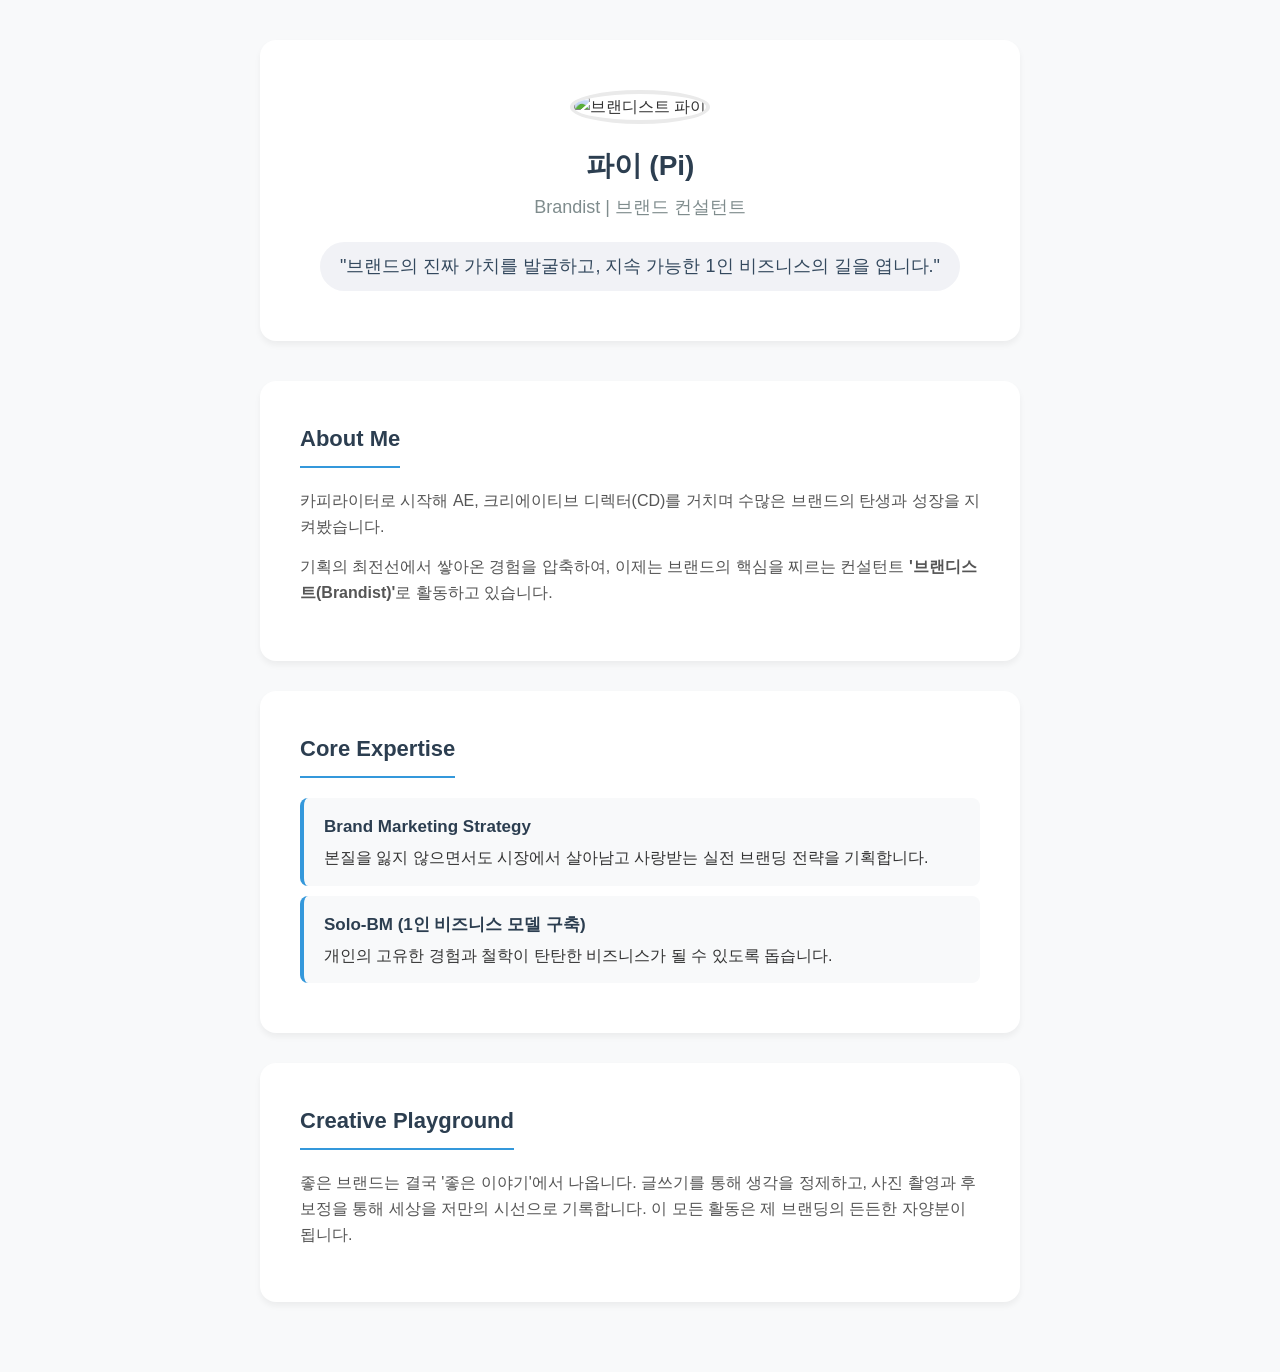
==== index.html @ 96b5081b "Add files via upload" ====
<!DOCTYPE html>
<html lang="ko">
<head>
    <meta charset="UTF-8">
    <meta name="viewport" content="width=device-width, initial-scale=1.0">
    <title>Brandist Pi - Portfolio</title>
    <style>
        /* 기본 스타일 및 폰트 설정 */
        * {
            box-sizing: border-box;
            margin: 0;
            padding: 0;
        }
        body {
            font-family: 'Pretendard', -apple-system, BlinkMacSystemFont, "Segoe UI", Roboto, "Helvetica Neue", Arial, sans-serif;
            line-height: 1.6;
            color: #333;
            background-color: #f8f9fa;
        }
        
        /* 레이아웃 컨테이너 */
        .container {
            max-width: 800px;
            margin: 0 auto;
            padding: 40px 20px;
        }

        /* 프로필 헤더 영역 */
        .header {
            text-align: center;
            background: #ffffff;
            padding: 50px 20px;
            border-radius: 16px;
            box-shadow: 0 4px 6px rgba(0,0,0,0.05);
            margin-bottom: 40px;
        }
        .profile-img {
            width: 150px;
            height: 150px;
            border-radius: 50%;
            object-fit: cover;
            border: 4px solid #eaeaea;
            margin-bottom: 20px;
        }
        .name {
            font-size: 28px;
            font-weight: bold;
            margin-bottom: 5px;
            color: #2c3e50;
        }
        .title {
            font-size: 18px;
            color: #7f8c8d;
            margin-bottom: 20px;
        }
        .tagline {
            font-size: 18px;
            font-weight: 500;
            color: #34495e;
            background-color: #f1f2f6;
            display: inline-block;
            padding: 10px 20px;
            border-radius: 30px;
        }

        /* 콘텐츠 섹션 */
        .section {
            background: #ffffff;
            padding: 40px;
            border-radius: 16px;
            box-shadow: 0 4px 6px rgba(0,0,0,0.05);
            margin-bottom: 30px;
        }
        .section h2 {
            font-size: 22px;
            color: #2c3e50;
            border-bottom: 2px solid #3498db;
            padding-bottom: 10px;
            margin-bottom: 20px;
            display: inline-block;
        }
        .section p {
            font-size: 16px;
            color: #555;
            margin-bottom: 15px;
        }
        
        /* 리스트 스타일 */
        ul {
            list-style-type: none;
        }
        ul li {
            background: #f8f9fa;
            margin-bottom: 10px;
            padding: 15px 20px;
            border-radius: 8px;
            border-left: 4px solid #3498db;
        }
        ul li strong {
            display: block;
            color: #2c3e50;
            font-size: 17px;
            margin-bottom: 5px;
        }
    </style>
</head>
<body>

<div class="container">
    
    <header class="header">
        <img src="hj01.jpg" alt="브랜디스트 파이" class="profile-img">
        <h1 class="name">파이 (Pi)</h1>
        <p class="title">Brandist | 브랜드 컨설턴트</p>
        <p class="tagline">"브랜드의 진짜 가치를 발굴하고, 지속 가능한 1인 비즈니스의 길을 엽니다."</p>
    </header>

    <section class="section">
        <h2>About Me</h2>
        <p>카피라이터로 시작해 AE, 크리에이티브 디렉터(CD)를 거치며 수많은 브랜드의 탄생과 성장을 지켜봤습니다.</p>
        <p>기획의 최전선에서 쌓아온 경험을 압축하여, 이제는 브랜드의 핵심을 찌르는 컨설턴트 <strong>'브랜디스트(Brandist)'</strong>로 활동하고 있습니다.</p>
    </section>

    <section class="section">
        <h2>Core Expertise</h2>
        <ul>
            <li>
                <strong>Brand Marketing Strategy</strong>
                본질을 잃지 않으면서도 시장에서 살아남고 사랑받는 실전 브랜딩 전략을 기획합니다.
            </li>
            <li>
                <strong>Solo-BM (1인 비즈니스 모델 구축)</strong>
                개인의 고유한 경험과 철학이 탄탄한 비즈니스가 될 수 있도록 돕습니다.
            </li>
        </ul>
    </section>

    <section class="section">
        <h2>Creative Playground</h2>
        <p>좋은 브랜드는 결국 '좋은 이야기'에서 나옵니다. 글쓰기를 통해 생각을 정제하고, 사진 촬영과 후보정을 통해 세상을 저만의 시선으로 기록합니다. 이 모든 활동은 제 브랜딩의 든든한 자양분이 됩니다.</p>
    </section>

</div>

</body>
</html>
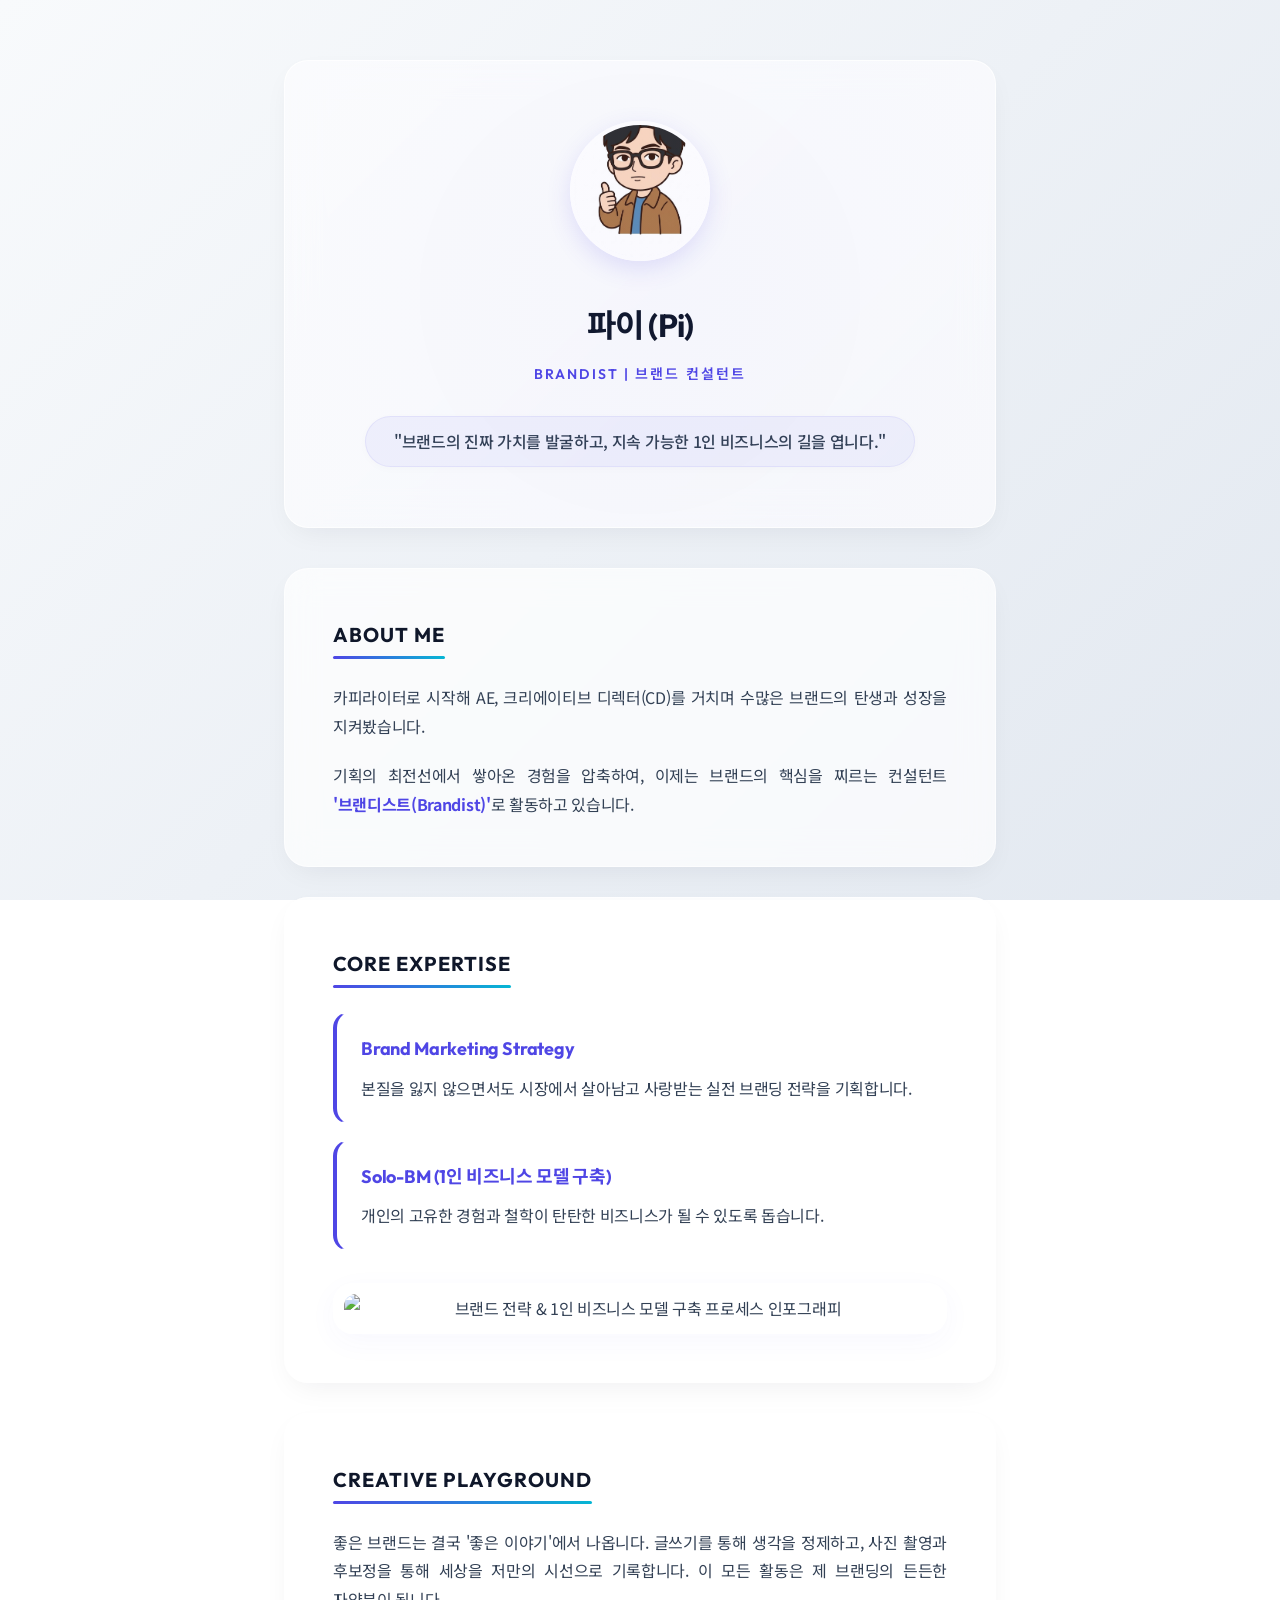
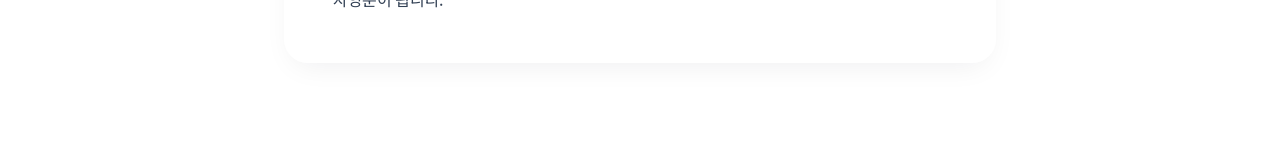
==== commit 284c1ea1: "Update index.html" ====
--- a/index.html
+++ b/index.html
@@ -4,7 +4,24 @@
     <meta charset="UTF-8">
     <meta name="viewport" content="width=device-width, initial-scale=1.0">
     <title>Brandist Pi - Portfolio</title>
+    <!-- Google Fonts 및 폰트 적용 -->
+    <link rel="preconnect" href="https://fonts.googleapis.com">
+    <link rel="preconnect" href="https://fonts.gstatic.com" crossorigin>
+    <link href="https://fonts.googleapis.com/css2?family=Noto+Sans+KR:wght@300;400;500;700&family=Outfit:wght@300;400;500;600;700&display=swap" rel="stylesheet">
     <style>
+        :root {
+            --primary: #4f46e5; /* 세련된 인디고 블루 */
+            --primary-light: #e0e7ff;
+            --secondary: #06b6d4; /* 시안 */
+            --text-main: #0f172a; /* Slate 900 */
+            --text-body: #334155; /* Slate 700 */
+            --text-muted: #64748b; /* Slate 500 */
+            --bg-gradient: linear-gradient(135deg, #f8fafc 0%, #e2e8f0 100%);
+            --card-bg: rgba(255, 255, 255, 0.7);
+            --card-border: 1px solid rgba(255, 255, 255, 0.6);
+            --card-shadow: 0 10px 30px -10px rgba(15, 23, 42, 0.08);
+        }
+
         /* 기본 스타일 및 폰트 설정 */
         * {
             box-sizing: border-box;
@@ -12,77 +29,150 @@
             padding: 0;
         }
         body {
-            font-family: 'Pretendard', -apple-system, BlinkMacSystemFont, "Segoe UI", Roboto, "Helvetica Neue", Arial, sans-serif;
-            line-height: 1.6;
-            color: #333;
-            background-color: #f8f9fa;
+            font-family: 'Noto Sans KR', -apple-system, BlinkMacSystemFont, "Segoe UI", Roboto, sans-serif;
+            line-height: 1.8;
+            color: var(--text-body);
+            background: var(--bg-gradient);
+            background-attachment: fixed;
+            min-height: 100vh;
+            letter-spacing: -0.02em;
+            word-break: keep-all;
         }
         
         /* 레이아웃 컨테이너 */
         .container {
-            max-width: 800px;
+            max-width: 760px;
             margin: 0 auto;
-            padding: 40px 20px;
+            padding: 60px 24px;
         }
 
         /* 프로필 헤더 영역 */
         .header {
             text-align: center;
-            background: #ffffff;
-            padding: 50px 20px;
-            border-radius: 16px;
-            box-shadow: 0 4px 6px rgba(0,0,0,0.05);
+            background: var(--card-bg);
+            backdrop-filter: blur(16px);
+            -webkit-backdrop-filter: blur(16px);
+            padding: 60px 40px;
+            border-radius: 24px;
+            border: var(--card-border);
+            box-shadow: var(--card-shadow);
             margin-bottom: 40px;
-        }
+            position: relative;
+            overflow: hidden;
+        }
+        /* 헤더 뒷배경에 감각적인 그라데이션 장식 추가 */
+        .header::before {
+            content: '';
+            position: absolute;
+            top: -50%;
+            left: -50%;
+            width: 200%;
+            height: 200%;
+            background: radial-gradient(circle, rgba(79,70,229,0.03) 0%, rgba(255,255,255,0) 70%);
+            pointer-events: none;
+        }
+
         .profile-img {
-            width: 150px;
-            height: 150px;
+            width: 140px;
+            height: 140px;
             border-radius: 50%;
             object-fit: cover;
-            border: 4px solid #eaeaea;
-            margin-bottom: 20px;
-        }
+            border: 4px solid #ffffff;
+            box-shadow: 0 8px 24px rgba(79, 70, 229, 0.15);
+            margin-bottom: 28px;
+            transition: transform 0.4s cubic-bezier(0.175, 0.885, 0.32, 1.275);
+        }
+        .profile-img:hover {
+            transform: scale(1.05) rotate(2deg);
+        }
+
         .name {
-            font-size: 28px;
-            font-weight: bold;
-            margin-bottom: 5px;
-            color: #2c3e50;
+            font-family: 'Outfit', 'Noto Sans KR', sans-serif;
+            font-size: 32px;
+            font-weight: 700;
+            letter-spacing: -0.03em;
+            margin-bottom: 8px;
+            color: var(--text-main);
         }
         .title {
-            font-size: 18px;
-            color: #7f8c8d;
-            margin-bottom: 20px;
+            font-family: 'Outfit', 'Noto Sans KR', sans-serif;
+            font-size: 14px;
+            font-weight: 600;
+            text-transform: uppercase;
+            letter-spacing: 0.15em;
+            color: var(--primary);
+            margin-bottom: 28px;
         }
         .tagline {
-            font-size: 18px;
+            font-size: 16px;
             font-weight: 500;
-            color: #34495e;
-            background-color: #f1f2f6;
+            color: var(--text-body);
+            background: rgba(79, 70, 229, 0.06);
+            border: 1px solid rgba(79, 70, 229, 0.08);
             display: inline-block;
-            padding: 10px 20px;
-            border-radius: 30px;
+            padding: 12px 28px;
+            border-radius: 50px;
+            max-width: 90%;
+            line-height: 1.6;
+            text-align: center;
+            box-shadow: 0 2px 10px rgba(0,0,0,0.02);
         }
 
         /* 콘텐츠 섹션 */
         .section {
-            background: #ffffff;
-            padding: 40px;
-            border-radius: 16px;
-            box-shadow: 0 4px 6px rgba(0,0,0,0.05);
+            background: var(--card-bg);
+            backdrop-filter: blur(16px);
+            -webkit-backdrop-filter: blur(16px);
+            padding: 48px;
+            border-radius: 24px;
+            border: var(--card-border);
+            box-shadow: var(--card-shadow);
             margin-bottom: 30px;
-        }
+            transition: transform 0.3s ease, box-shadow 0.3s ease;
+        }
+        .section:hover {
+            transform: translateY(-4px);
+            box-shadow: 0 16px 40px -15px rgba(15, 23, 42, 0.12);
+        }
+
         .section h2 {
-            font-size: 22px;
-            color: #2c3e50;
-            border-bottom: 2px solid #3498db;
-            padding-bottom: 10px;
-            margin-bottom: 20px;
+            font-family: 'Outfit', 'Noto Sans KR', sans-serif;
+            font-size: 20px;
+            font-weight: 700;
+            color: var(--text-main);
+            letter-spacing: 0.05em;
+            text-transform: uppercase;
+            margin-bottom: 24px;
+            position: relative;
             display: inline-block;
-        }
+            padding-bottom: 6px;
+        }
+        /* 감각적인 언더라인 이펙트 */
+        .section h2::after {
+            content: '';
+            position: absolute;
+            bottom: 0;
+            left: 0;
+            width: 100%;
+            height: 3px;
+            background: linear-gradient(90deg, var(--primary), var(--secondary));
+            border-radius: 2px;
+        }
+
         .section p {
             font-size: 16px;
-            color: #555;
-            margin-bottom: 15px;
+            color: var(--text-body);
+            margin-bottom: 20px;
+            text-align: justify;
+            text-justify: inter-character;
+            line-height: 1.8;
+        }
+        .section p:last-child {
+            margin-bottom: 0;
+        }
+        .section strong {
+            color: var(--primary);
+            font-weight: 700;
         }
         
         /* 리스트 스타일 */
@@ -90,17 +180,52 @@
             list-style-type: none;
         }
         ul li {
-            background: #f8f9fa;
-            margin-bottom: 10px;
-            padding: 15px 20px;
-            border-radius: 8px;
-            border-left: 4px solid #3498db;
+            background: rgba(255, 255, 255, 0.45);
+            margin-bottom: 16px;
+            padding: 20px 24px;
+            border-radius: 16px;
+            border: 1px solid rgba(255, 255, 255, 0.5);
+            border-left: 4px solid var(--primary);
+            transition: all 0.2s ease;
+        }
+        ul li:hover {
+            background: rgba(255, 255, 255, 0.8);
+            transform: translateX(4px);
+            border-left-color: var(--secondary);
+        }
+        ul li:last-child {
+            margin-bottom: 0;
         }
         ul li strong {
             display: block;
-            color: #2c3e50;
-            font-size: 17px;
-            margin-bottom: 5px;
+            color: var(--text-main);
+            font-family: 'Outfit', 'Noto Sans KR', sans-serif;
+            font-size: 18px;
+            font-weight: 600;
+            margin-bottom: 8px;
+            letter-spacing: -0.01em;
+        }
+
+        /* 인포그래피 스타일 추가 */
+        .infographic-container {
+            margin-top: 32px;
+            text-align: center;
+            border-radius: 20px;
+            overflow: hidden;
+            border: 1px solid rgba(255, 255, 255, 0.5);
+            box-shadow: 0 8px 30px rgba(79, 70, 229, 0.04);
+            background: rgba(255, 255, 255, 0.3);
+            padding: 10px;
+        }
+        .infographic-img {
+            width: 100%;
+            height: auto;
+            border-radius: 12px;
+            display: block;
+            transition: transform 0.5s ease;
+        }
+        .infographic-container:hover .infographic-img {
+            transform: scale(1.015);
         }
     </style>
 </head>
@@ -133,6 +258,9 @@
                 개인의 고유한 경험과 철학이 탄탄한 비즈니스가 될 수 있도록 돕습니다.
             </li>
         </ul>
+        <div class="infographic-container">
+            <img src="brand_infographic.png" alt="브랜드 전략 & 1인 비즈니스 모델 구축 프로세스 인포그래피" class="infographic-img">
+        </div>
     </section>
 
     <section class="section">
@@ -143,4 +271,4 @@
 </div>
 
 </body>
-</html>+</html>
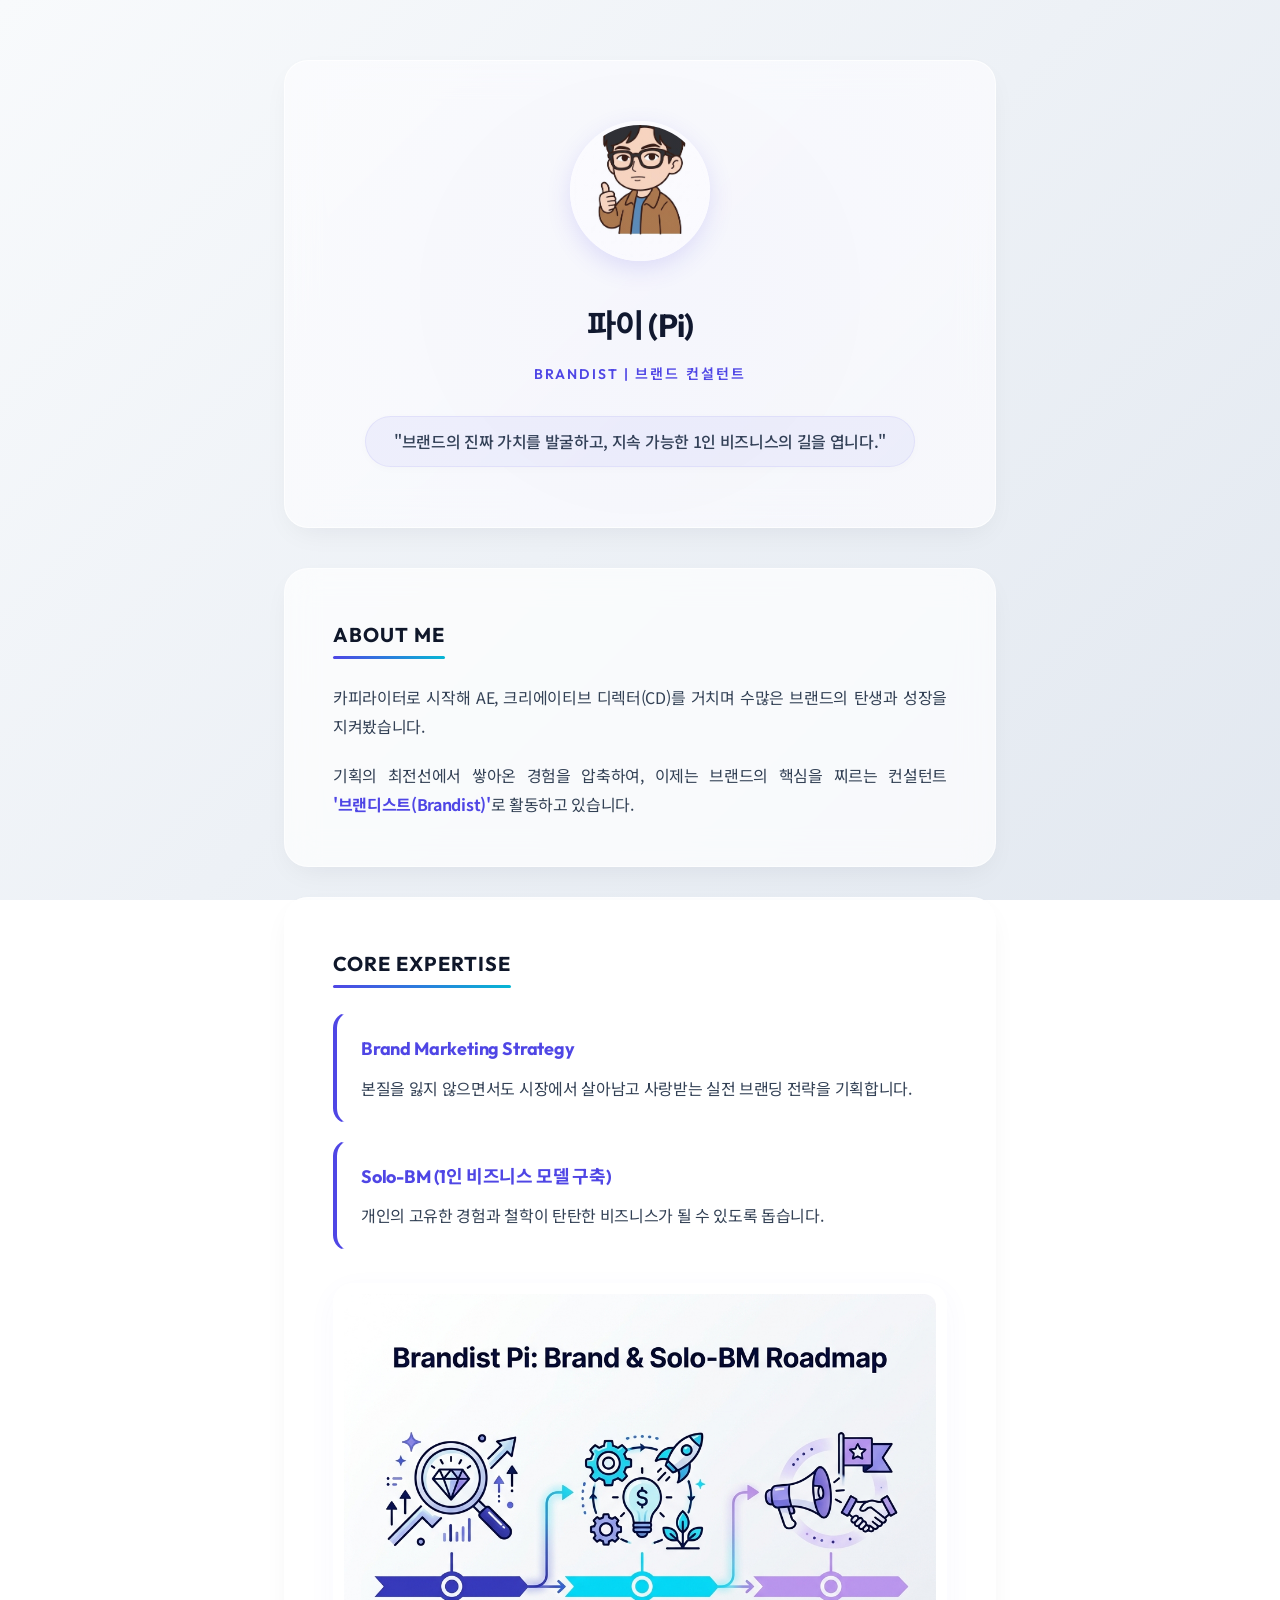
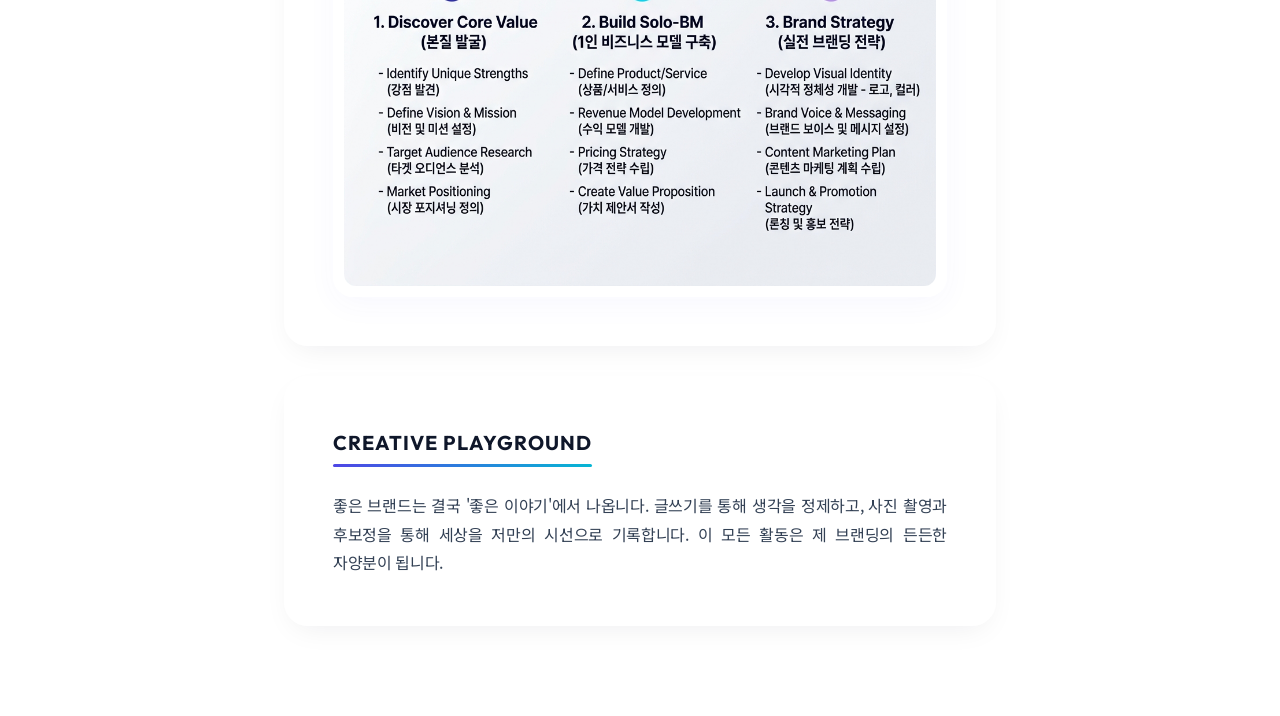
==== commit dc06aef4: "Add files via upload" ====
--- a/index.html
+++ b/index.html
@@ -271,4 +271,4 @@
 </div>
 
 </body>
-</html>
+</html>
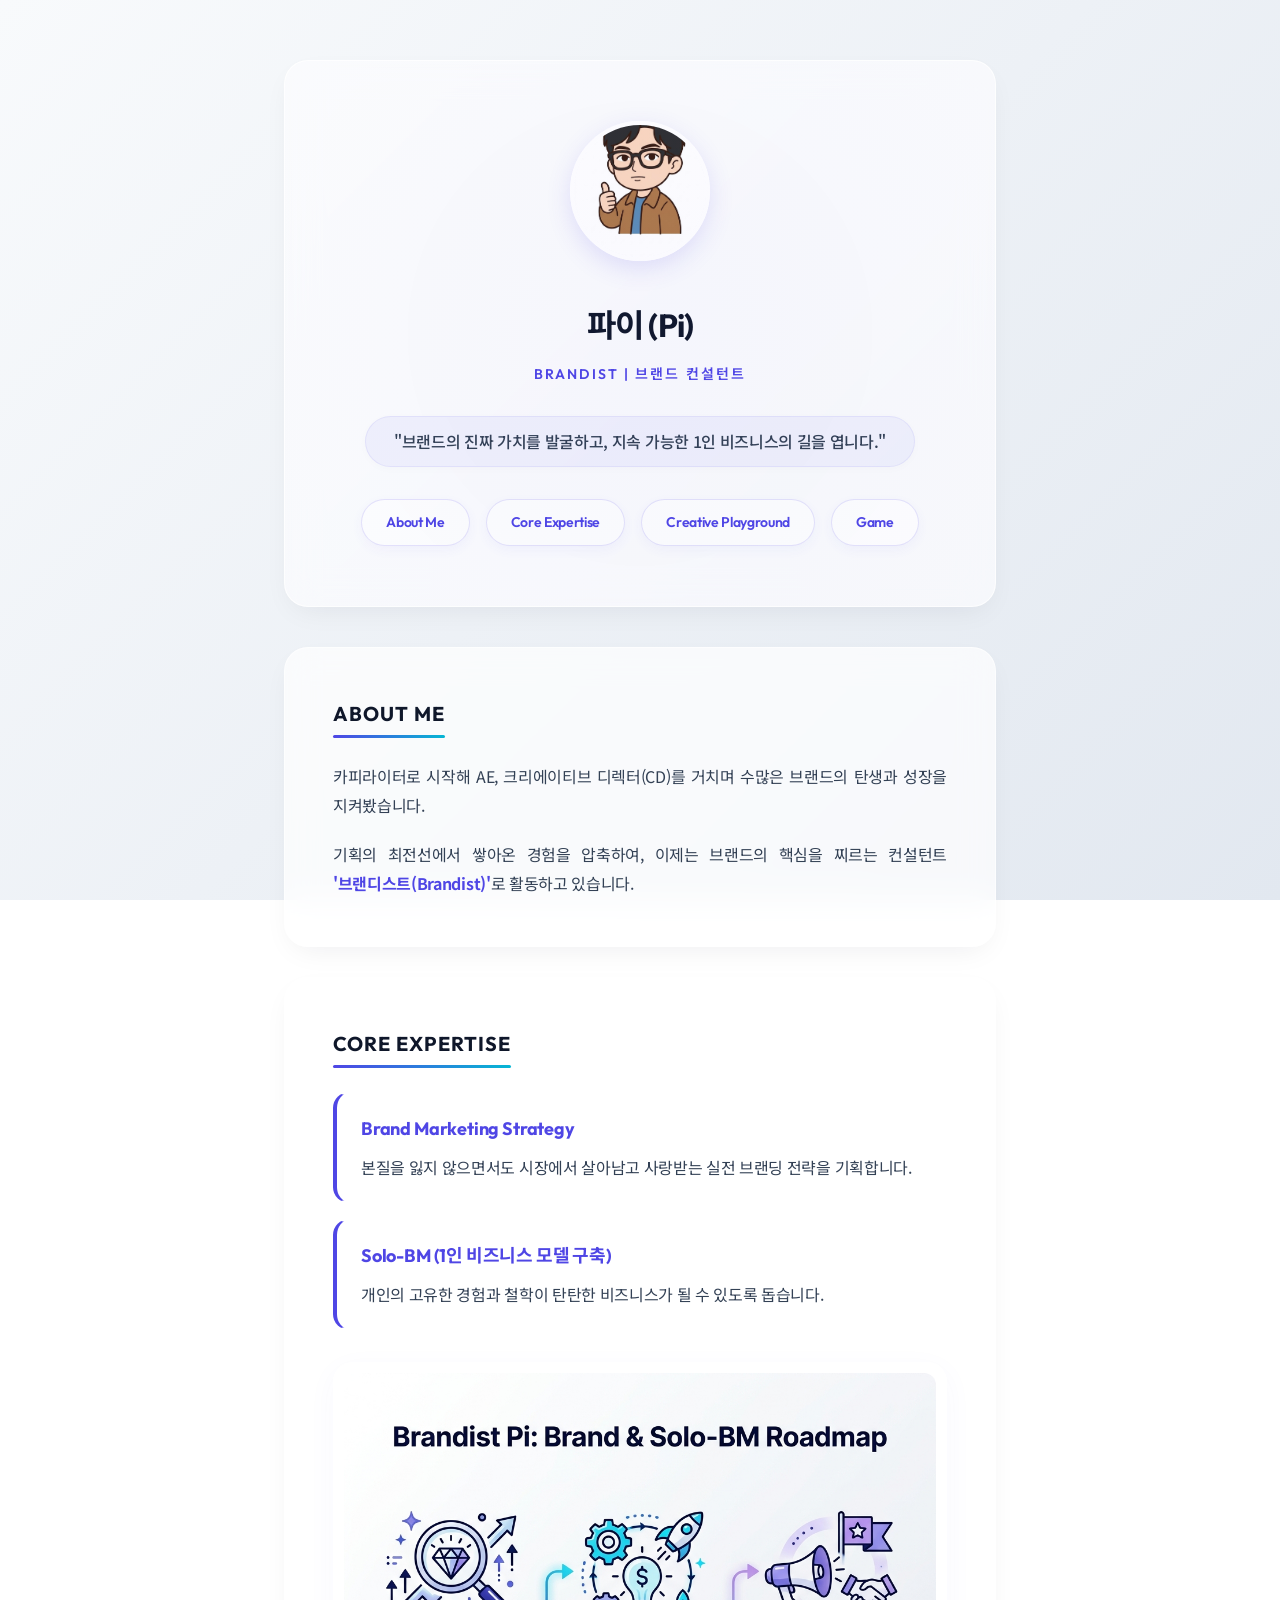
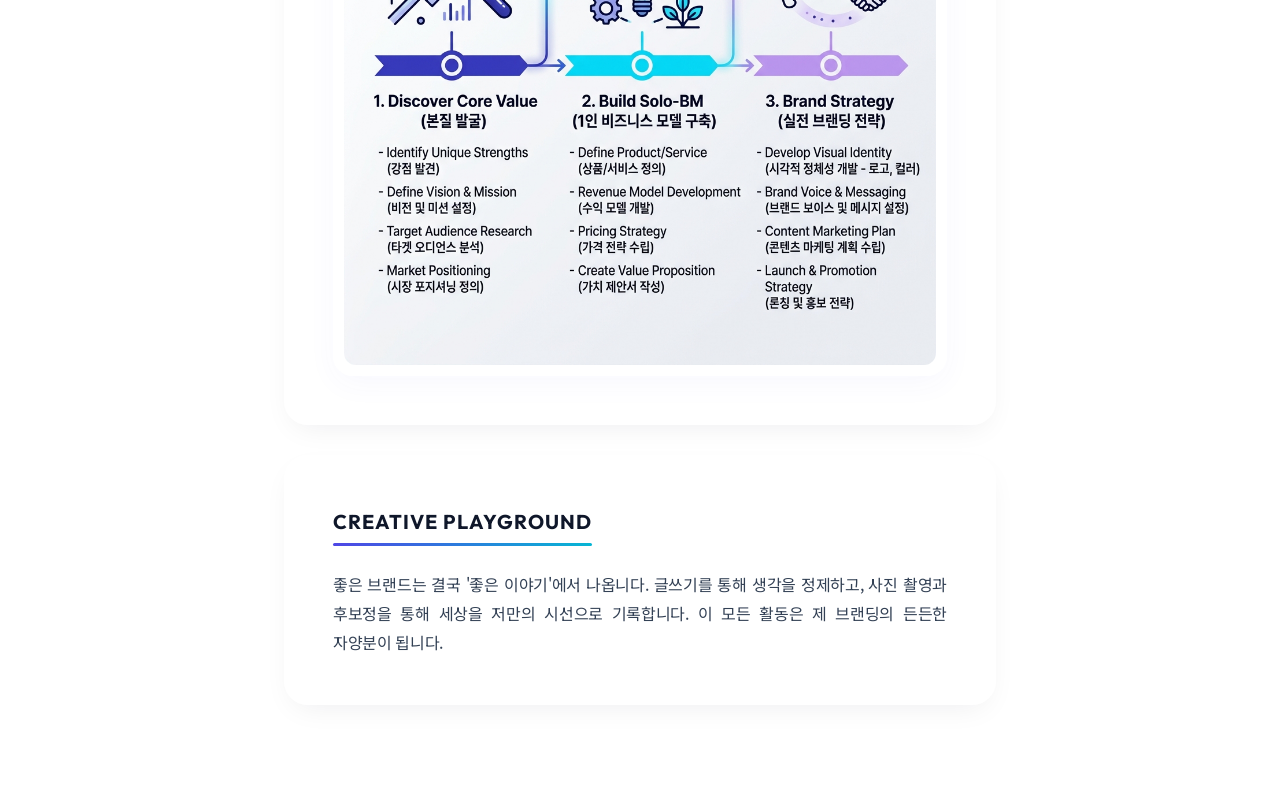
==== commit b799e03c: "Add files via upload" ====
--- a/index.html
+++ b/index.html
@@ -28,6 +28,9 @@
             margin: 0;
             padding: 0;
         }
+        html {
+            scroll-behavior: smooth;
+        }
         body {
             font-family: 'Noto Sans KR', -apple-system, BlinkMacSystemFont, "Segoe UI", Roboto, sans-serif;
             line-height: 1.8;
@@ -129,6 +132,7 @@
             box-shadow: var(--card-shadow);
             margin-bottom: 30px;
             transition: transform 0.3s ease, box-shadow 0.3s ease;
+            scroll-margin-top: 40px; /* 스크롤 시 위쪽 여백 확보 */
         }
         .section:hover {
             transform: translateY(-4px);
@@ -227,6 +231,113 @@
         .infographic-container:hover .infographic-img {
             transform: scale(1.015);
         }
+
+        /* 네비게이션 스타일 추가 */
+        .nav-menu {
+            display: flex;
+            justify-content: center;
+            gap: 16px;
+            margin-top: 32px;
+            flex-wrap: wrap;
+        }
+        .nav-btn {
+            font-family: 'Outfit', 'Noto Sans KR', sans-serif;
+            font-size: 14px;
+            font-weight: 600;
+            color: var(--primary);
+            background: rgba(255, 255, 255, 0.6);
+            border: 1px solid rgba(79, 70, 229, 0.15);
+            padding: 10px 24px;
+            border-radius: 30px;
+            text-decoration: none;
+            transition: all 0.3s cubic-bezier(0.25, 0.8, 0.25, 1);
+            box-shadow: 0 4px 12px rgba(79, 70, 229, 0.05);
+        }
+        .nav-btn:hover {
+            color: #ffffff;
+            background: var(--primary);
+            border-color: var(--primary);
+            transform: translateY(-2px);
+            box-shadow: 0 8px 20px rgba(79, 70, 229, 0.2);
+        }
+
+        /* 모달 팝업 스타일 */
+        .modal-overlay {
+            position: fixed;
+            top: 0;
+            left: 0;
+            width: 100%;
+            height: 100%;
+            background: rgba(15, 23, 42, 0.85);
+            backdrop-filter: blur(8px);
+            -webkit-backdrop-filter: blur(8px);
+            display: none;
+            align-items: center;
+            justify-content: center;
+            z-index: 1000;
+            opacity: 0;
+            transition: opacity 0.3s ease;
+        }
+        .modal-overlay.active {
+            display: flex;
+            opacity: 1;
+        }
+        .modal-content {
+            background: rgba(17, 24, 39, 0.95);
+            border: 1px solid rgba(99, 102, 241, 0.3);
+            border-radius: 24px;
+            width: 90%;
+            max-width: 960px;
+            height: 90vh;
+            position: relative;
+            box-shadow: 0 25px 50px -12px rgba(0, 0, 0, 0.5);
+            overflow: hidden;
+            display: flex;
+            flex-direction: column;
+            transform: scale(0.95);
+            transition: transform 0.3s ease;
+        }
+        .modal-overlay.active .modal-content {
+            transform: scale(1);
+        }
+        .modal-header {
+            padding: 16px 24px;
+            background: rgba(31, 41, 55, 0.5);
+            border-bottom: 1px solid rgba(255, 255, 255, 0.05);
+            display: flex;
+            justify-content: space-between;
+            align-items: center;
+        }
+        .modal-title {
+            font-family: 'Outfit', 'Noto Sans KR', sans-serif;
+            color: #ffffff;
+            font-size: 18px;
+            font-weight: 700;
+            letter-spacing: 0.05em;
+        }
+        .modal-close {
+            background: none;
+            border: none;
+            color: #94a3b8;
+            font-size: 32px;
+            line-height: 1;
+            cursor: pointer;
+            transition: color 0.2s ease;
+        }
+        .modal-close:hover {
+            color: #ffffff;
+        }
+        .modal-body {
+            flex-grow: 1;
+            width: 100%;
+            height: 100%;
+            background: #090d16;
+        }
+        .modal-iframe {
+            width: 100%;
+            height: 100%;
+            border: none;
+        }
     </style>
 </head>
 <body>
@@ -238,15 +349,21 @@
         <h1 class="name">파이 (Pi)</h1>
         <p class="title">Brandist | 브랜드 컨설턴트</p>
         <p class="tagline">"브랜드의 진짜 가치를 발굴하고, 지속 가능한 1인 비즈니스의 길을 엽니다."</p>
+        <nav class="nav-menu">
+            <a href="#about" class="nav-btn">About Me</a>
+            <a href="#expertise" class="nav-btn">Core Expertise</a>
+            <a href="#playground" class="nav-btn">Creative Playground</a>
+            <a href="../가위바위보_안티그.html" class="nav-btn" onclick="openGameModal(event)">Game</a>
+        </nav>
     </header>
 
-    <section class="section">
+    <section class="section" id="about">
         <h2>About Me</h2>
         <p>카피라이터로 시작해 AE, 크리에이티브 디렉터(CD)를 거치며 수많은 브랜드의 탄생과 성장을 지켜봤습니다.</p>
         <p>기획의 최전선에서 쌓아온 경험을 압축하여, 이제는 브랜드의 핵심을 찌르는 컨설턴트 <strong>'브랜디스트(Brandist)'</strong>로 활동하고 있습니다.</p>
     </section>
 
-    <section class="section">
+    <section class="section" id="expertise">
         <h2>Core Expertise</h2>
         <ul>
             <li>
@@ -263,12 +380,56 @@
         </div>
     </section>
 
-    <section class="section">
+    <section class="section" id="playground">
         <h2>Creative Playground</h2>
         <p>좋은 브랜드는 결국 '좋은 이야기'에서 나옵니다. 글쓰기를 통해 생각을 정제하고, 사진 촬영과 후보정을 통해 세상을 저만의 시선으로 기록합니다. 이 모든 활동은 제 브랜딩의 든든한 자양분이 됩니다.</p>
     </section>
 
 </div>
 
+<!-- 게임 실행 모달 -->
+<div id="game-modal" class="modal-overlay">
+    <div class="modal-content">
+        <div class="modal-header">
+            <span class="modal-title">가위바위보 AI 게임</span>
+            <button class="modal-close" onclick="closeGameModal()">&times;</button>
+        </div>
+        <div class="modal-body">
+            <iframe id="game-iframe" class="modal-iframe" src="" allow="camera"></iframe>
+        </div>
+    </div>
+</div>
+
+<script>
+    function openGameModal(event) {
+        event.preventDefault();
+        const modal = document.getElementById("game-modal");
+        const iframe = document.getElementById("game-iframe");
+        
+        // 모달 열고 게임 실행 (카메라 기능 대응)
+        iframe.src = "../가위바위보_안티그.html";
+        modal.classList.add("active");
+        document.body.style.overflow = "hidden"; // 배경 스크롤 차단
+    }
+
+    function closeGameModal() {
+        const modal = document.getElementById("game-modal");
+        const iframe = document.getElementById("game-iframe");
+        
+        // 모달 닫을 때 카메라 자원 회수를 위해 src를 비움
+        iframe.src = "";
+        modal.classList.remove("active");
+        document.body.style.overflow = ""; // 배경 스크롤 허용
+    }
+
+    // 모달 외부 클릭 시 닫기
+    window.onclick = function(event) {
+        const modal = document.getElementById("game-modal");
+        if (event.target == modal) {
+            closeGameModal();
+        }
+    }
+</script>
+
 </body>
 </html>
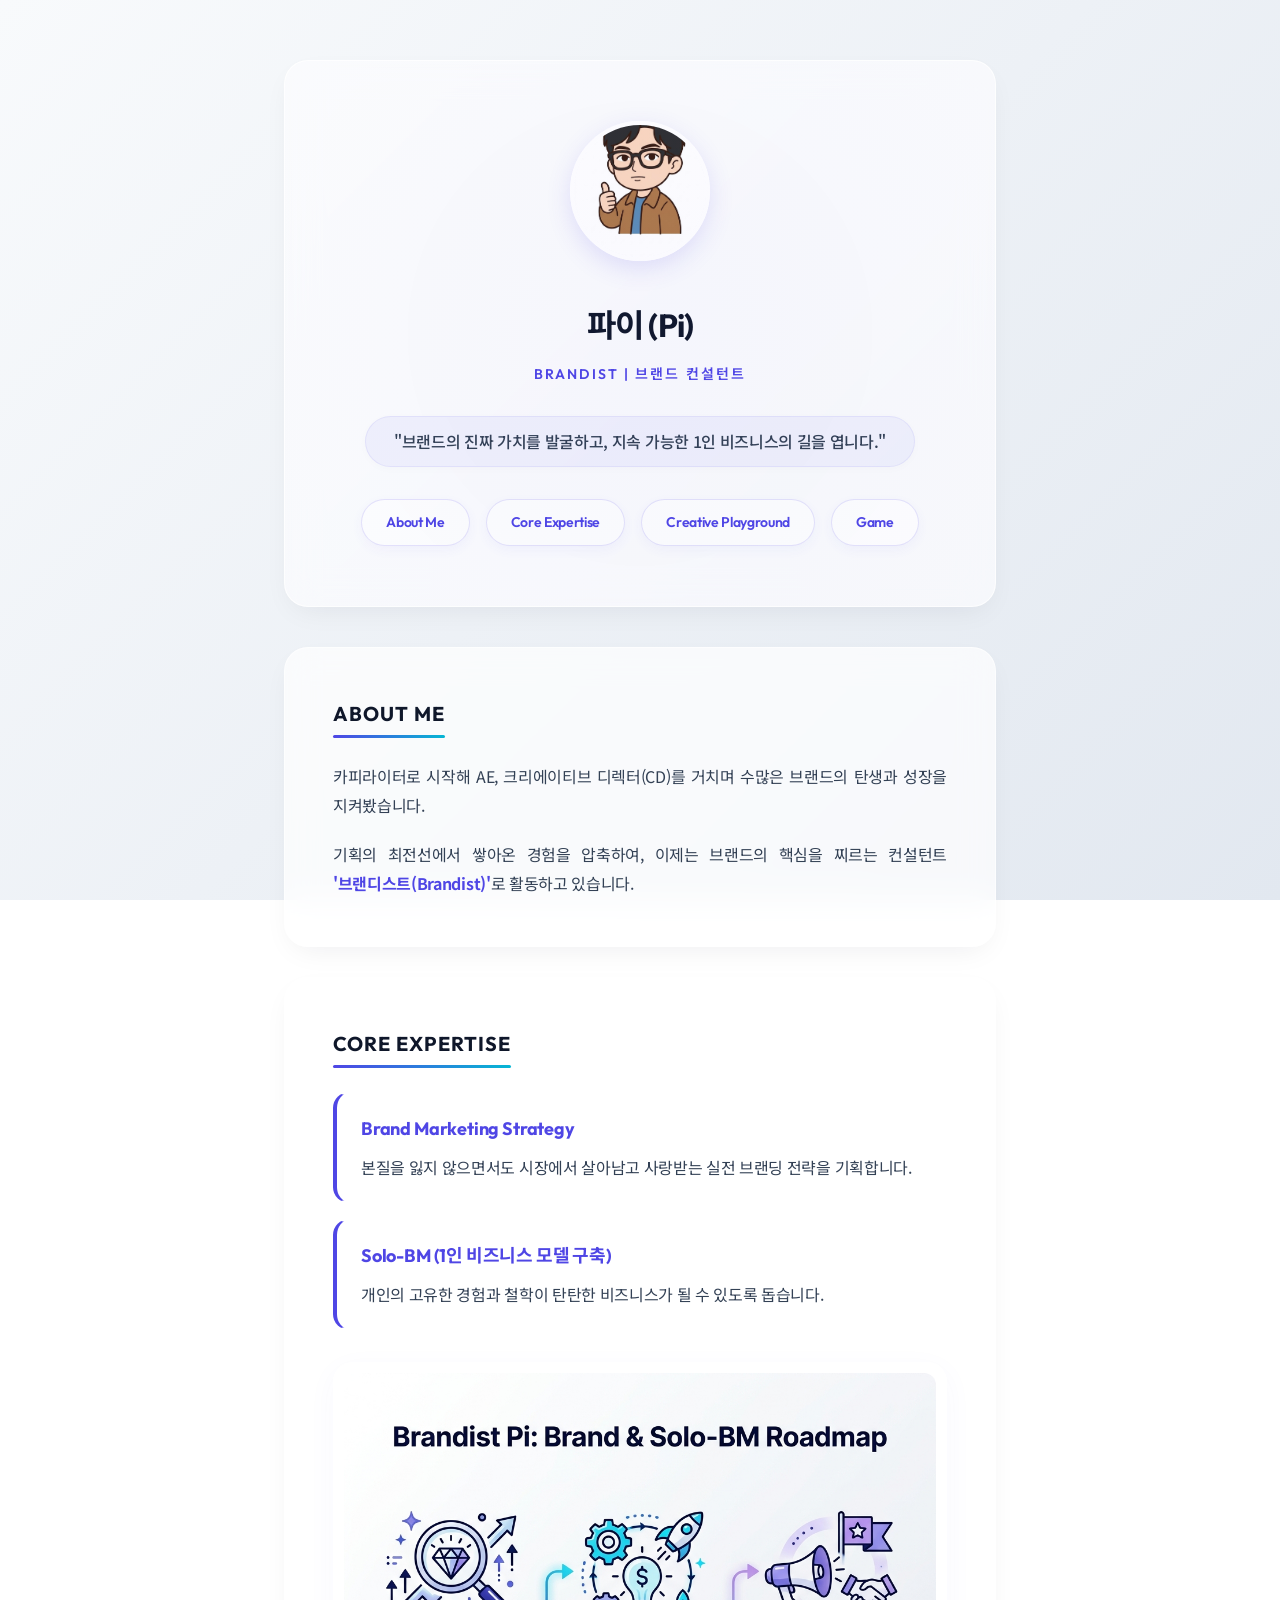
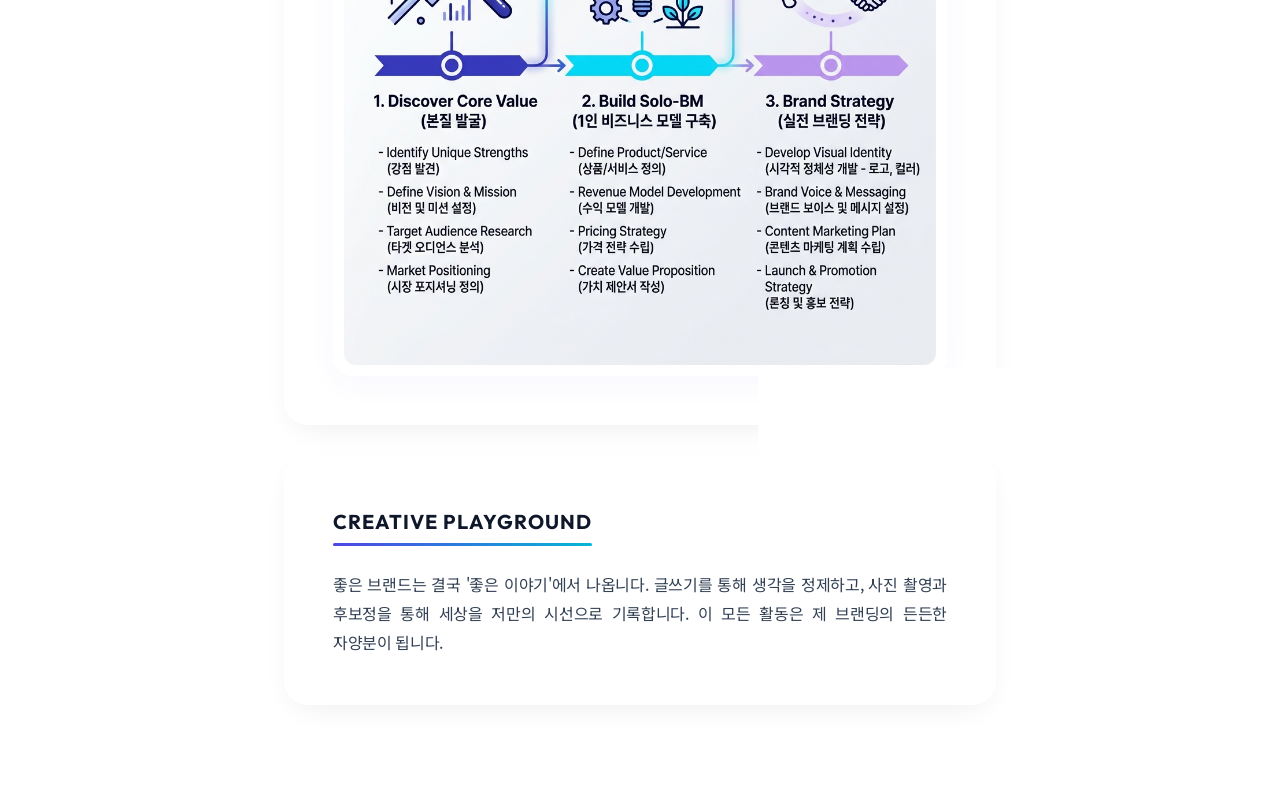
==== commit aa8143f6: "Add files via upload" ====
--- a/index.html
+++ b/index.html
@@ -353,7 +353,7 @@
             <a href="#about" class="nav-btn">About Me</a>
             <a href="#expertise" class="nav-btn">Core Expertise</a>
             <a href="#playground" class="nav-btn">Creative Playground</a>
-            <a href="../가위바위보_안티그.html" class="nav-btn" onclick="openGameModal(event)">Game</a>
+            <a href="가위바위보_안티그.html" class="nav-btn" onclick="openGameModal(event)">Game</a>
         </nav>
     </header>
 
@@ -392,7 +392,11 @@
     <div class="modal-content">
         <div class="modal-header">
             <span class="modal-title">가위바위보 AI 게임</span>
-            <button class="modal-close" onclick="closeGameModal()">&times;</button>
+            <div style="display: flex; align-items: center; gap: 16px;">
+                <!-- 브라우저 iframe 보안 정책으로 카메라 로드가 차단될 때를 대비해 새 창 열기 지원 -->
+                <a href="가위바위보_안티그.html" target="_blank" style="color: var(--secondary); text-decoration: none; font-size: 0.85rem; font-weight: 700; font-family: 'Outfit', 'Noto Sans KR', sans-serif; transition: color 0.2s;" onmouseover="this.style.color='#ffffff'" onmouseout="this.style.color='var(--secondary)'" onclick="closeGameModal()">[ 새 창에서 실행 ↗ ]</a>
+                <button class="modal-close" onclick="closeGameModal()">&times;</button>
+            </div>
         </div>
         <div class="modal-body">
             <iframe id="game-iframe" class="modal-iframe" src="" allow="camera"></iframe>
@@ -407,7 +411,7 @@
         const iframe = document.getElementById("game-iframe");
         
         // 모달 열고 게임 실행 (카메라 기능 대응)
-        iframe.src = "../가위바위보_안티그.html";
+        iframe.src = "가위바위보_안티그.html";
         modal.classList.add("active");
         document.body.style.overflow = "hidden"; // 배경 스크롤 차단
     }
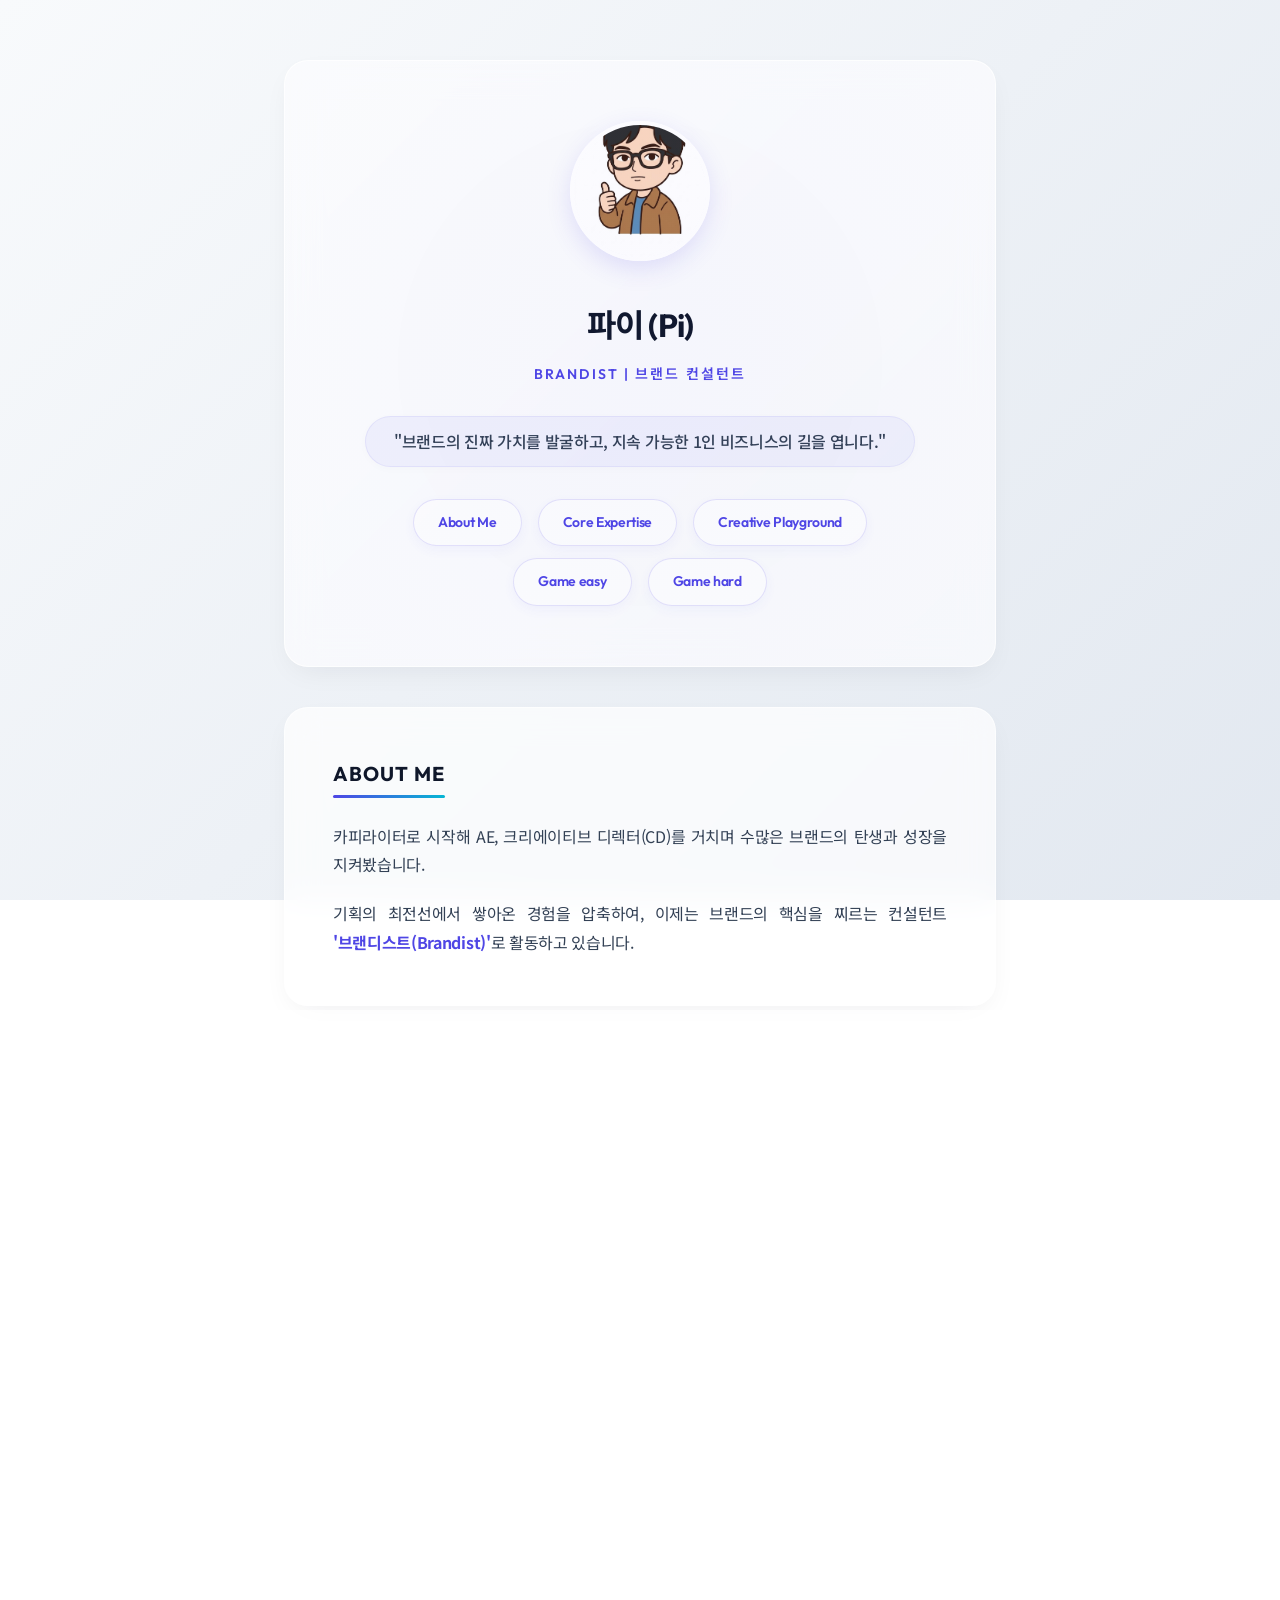
==== commit 4e702355: "Add files via upload" ====
--- a/index.html
+++ b/index.html
@@ -235,9 +235,15 @@
         /* 네비게이션 스타일 추가 */
         .nav-menu {
             display: flex;
+            flex-direction: column;
+            align-items: center;
+            gap: 12px;
+            margin-top: 32px;
+        }
+        .nav-row {
+            display: flex;
             justify-content: center;
             gap: 16px;
-            margin-top: 32px;
             flex-wrap: wrap;
         }
         .nav-btn {
@@ -345,15 +351,20 @@
 <div class="container">
     
     <header class="header">
-        <img src="hj01.jpg" alt="브랜디스트 파이" class="profile-img">
+        <img src="images/my01.jpg" alt="브랜디스트 파이" class="profile-img">
         <h1 class="name">파이 (Pi)</h1>
         <p class="title">Brandist | 브랜드 컨설턴트</p>
         <p class="tagline">"브랜드의 진짜 가치를 발굴하고, 지속 가능한 1인 비즈니스의 길을 엽니다."</p>
         <nav class="nav-menu">
-            <a href="#about" class="nav-btn">About Me</a>
-            <a href="#expertise" class="nav-btn">Core Expertise</a>
-            <a href="#playground" class="nav-btn">Creative Playground</a>
-            <a href="가위바위보_안티그.html" class="nav-btn" onclick="openGameModal(event)">Game</a>
+            <div class="nav-row">
+                <a href="#about" class="nav-btn">About Me</a>
+                <a href="#expertise" class="nav-btn">Core Expertise</a>
+                <a href="#playground" class="nav-btn">Creative Playground</a>
+            </div>
+            <div class="nav-row">
+                <a href="가위바위보게임_교수님.html" class="nav-btn" onclick="openGameModal(event, '가위바위보게임_교수님.html', '가위바위보 AI 게임 (Easy)')">Game easy</a>
+                <a href="가위바위보_안티그.html" class="nav-btn" onclick="openGameModal(event, '가위바위보_안티그.html', '가위바위보 AI 게임 (Hard)')">Game hard</a>
+            </div>
         </nav>
     </header>
 
@@ -376,7 +387,7 @@
             </li>
         </ul>
         <div class="infographic-container">
-            <img src="brand_infographic.png" alt="브랜드 전략 & 1인 비즈니스 모델 구축 프로세스 인포그래피" class="infographic-img">
+            <img src="images/roadmmap.png" alt="브랜드 전략 & 1인 비즈니스 모델 구축 프로세스 인포그래피" class="infographic-img">
         </div>
     </section>
 
@@ -391,10 +402,10 @@
 <div id="game-modal" class="modal-overlay">
     <div class="modal-content">
         <div class="modal-header">
-            <span class="modal-title">가위바위보 AI 게임</span>
+            <span id="game-modal-title" class="modal-title">가위바위보 AI 게임</span>
             <div style="display: flex; align-items: center; gap: 16px;">
                 <!-- 브라우저 iframe 보안 정책으로 카메라 로드가 차단될 때를 대비해 새 창 열기 지원 -->
-                <a href="가위바위보_안티그.html" target="_blank" style="color: var(--secondary); text-decoration: none; font-size: 0.85rem; font-weight: 700; font-family: 'Outfit', 'Noto Sans KR', sans-serif; transition: color 0.2s;" onmouseover="this.style.color='#ffffff'" onmouseout="this.style.color='var(--secondary)'" onclick="closeGameModal()">[ 새 창에서 실행 ↗ ]</a>
+                <a id="game-modal-link" href="가위바위보_안티그.html" target="_blank" style="color: var(--secondary); text-decoration: none; font-size: 0.85rem; font-weight: 700; font-family: 'Outfit', 'Noto Sans KR', sans-serif; transition: color 0.2s;" onmouseover="this.style.color='#ffffff'" onmouseout="this.style.color='var(--secondary)'" onclick="closeGameModal()">[ 새 창에서 실행 ↗ ]</a>
                 <button class="modal-close" onclick="closeGameModal()">&times;</button>
             </div>
         </div>
@@ -405,13 +416,21 @@
 </div>
 
 <script>
-    function openGameModal(event) {
+    function openGameModal(event, gameUrl, gameTitle) {
         event.preventDefault();
         const modal = document.getElementById("game-modal");
         const iframe = document.getElementById("game-iframe");
+        const modalTitle = document.getElementById("game-modal-title");
+        const modalLink = document.getElementById("game-modal-link");
         
         // 모달 열고 게임 실행 (카메라 기능 대응)
-        iframe.src = "가위바위보_안티그.html";
+        iframe.src = gameUrl;
+        if (modalTitle && gameTitle) {
+            modalTitle.textContent = gameTitle;
+        }
+        if (modalLink) {
+            modalLink.href = gameUrl;
+        }
         modal.classList.add("active");
         document.body.style.overflow = "hidden"; // 배경 스크롤 차단
     }
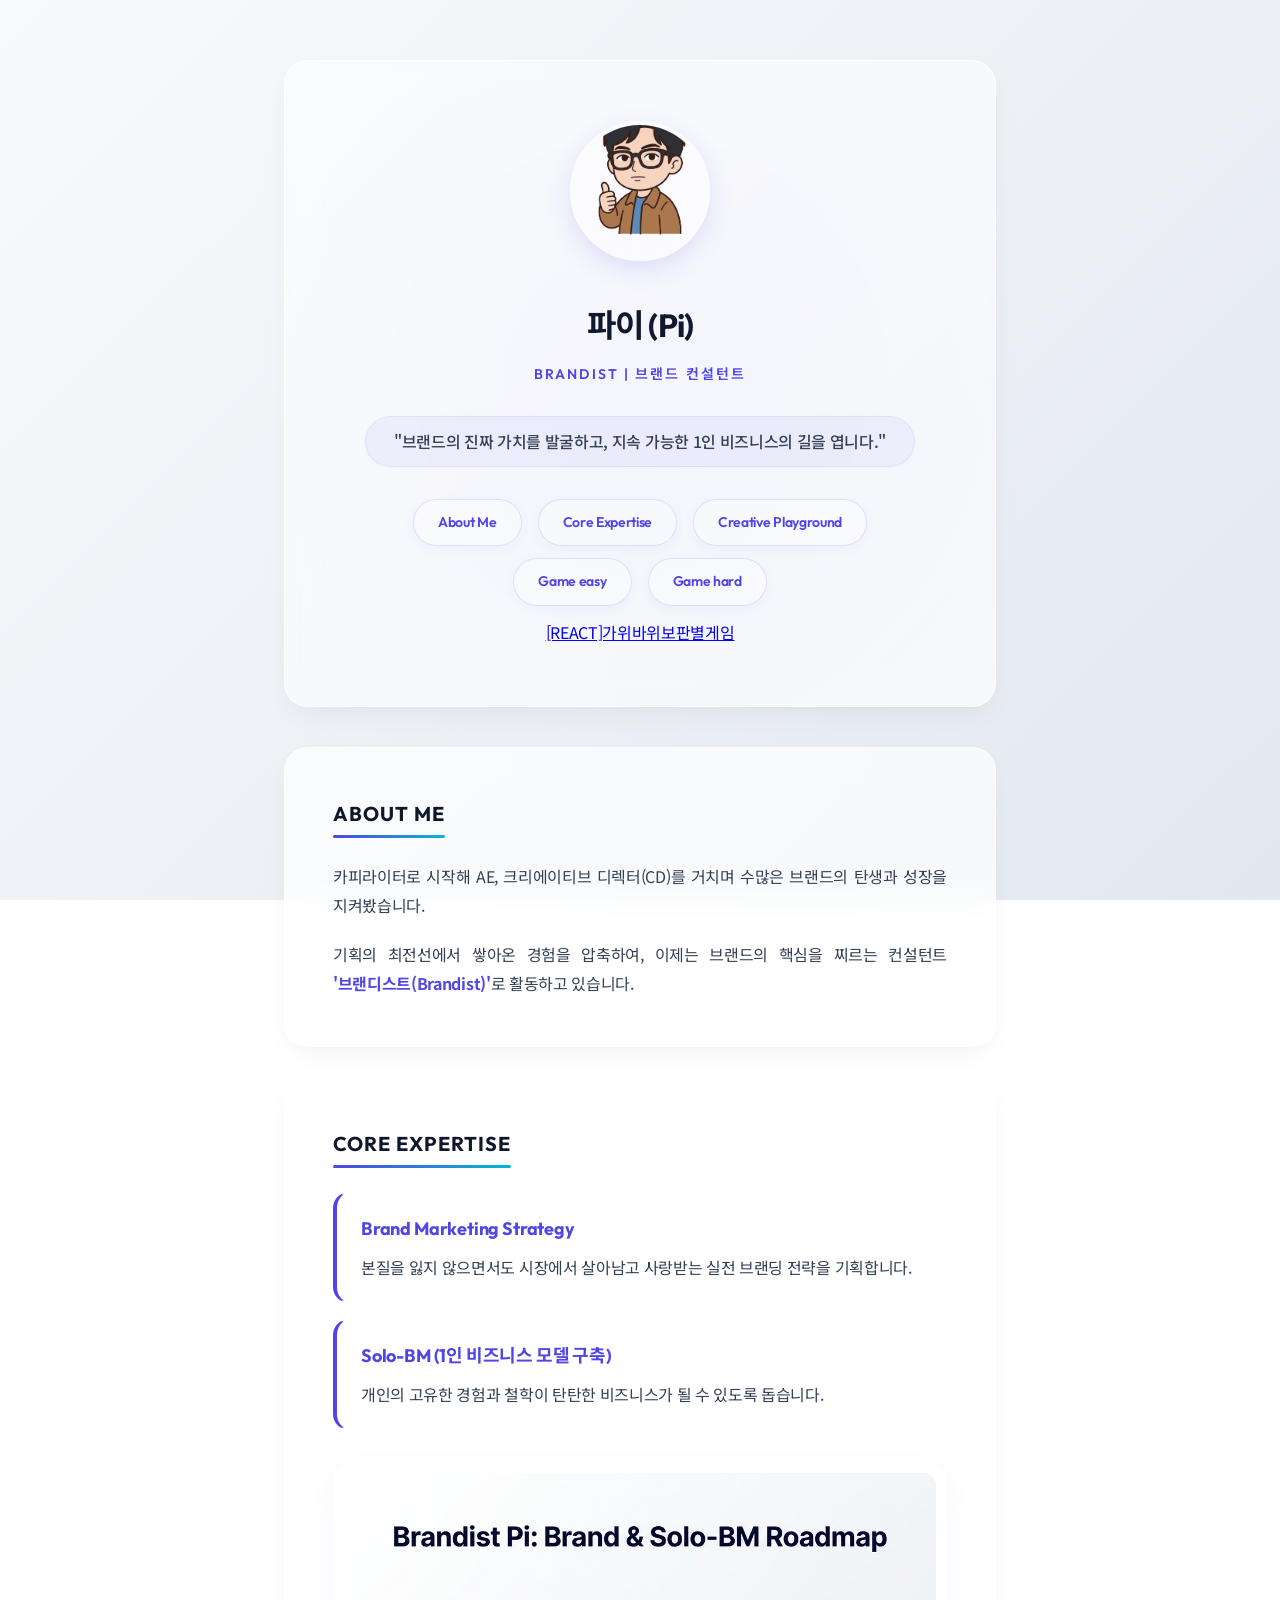
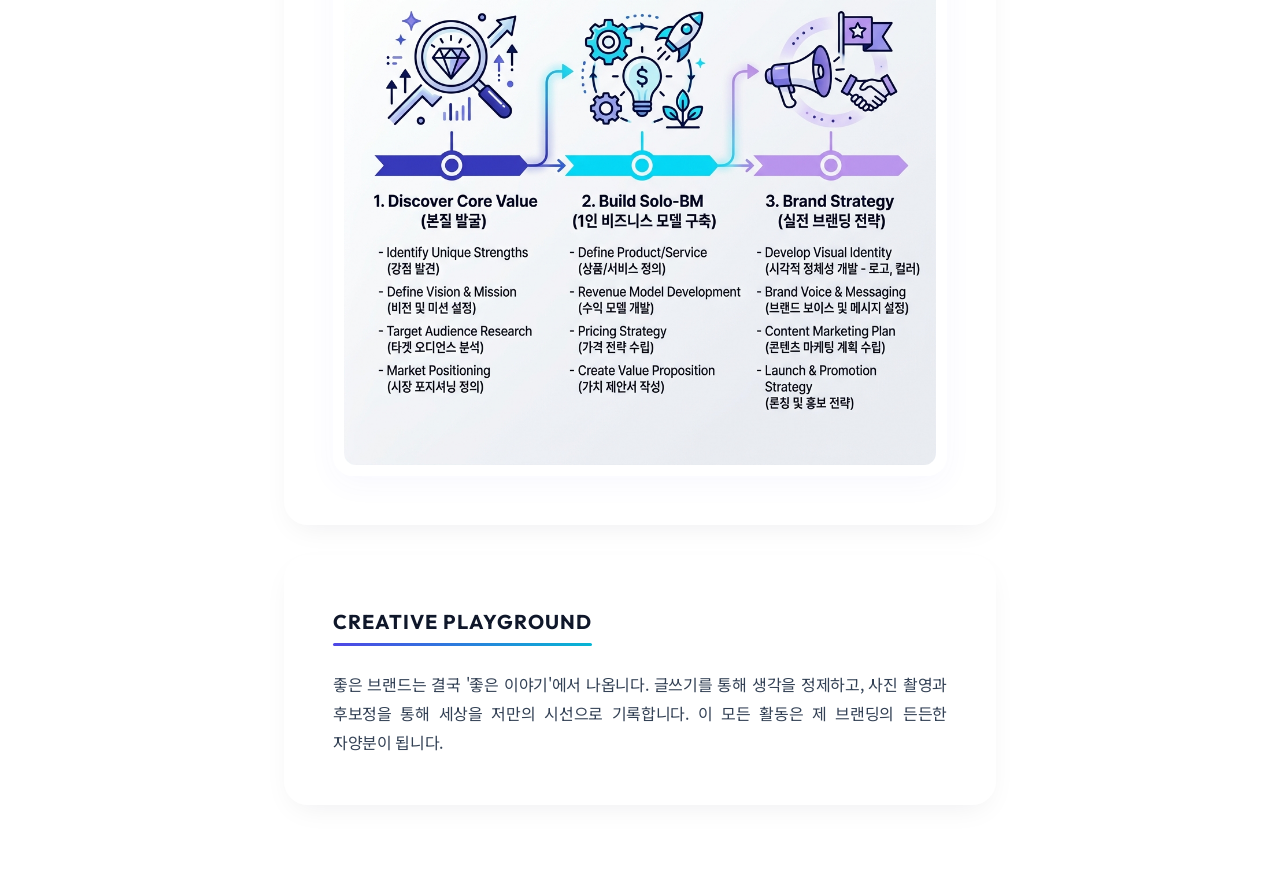
==== commit 724aa4b7: "Add files via upload" ====
--- a/index.html
+++ b/index.html
@@ -365,6 +365,8 @@
                 <a href="가위바위보게임_교수님.html" class="nav-btn" onclick="openGameModal(event, '가위바위보게임_교수님.html', '가위바위보 AI 게임 (Easy)')">Game easy</a>
                 <a href="가위바위보_안티그.html" class="nav-btn" onclick="openGameModal(event, '가위바위보_안티그.html', '가위바위보 AI 게임 (Hard)')">Game hard</a>
             </div>
+
+            <a href="https://neigeyezz-afk.github.io/AITest/rps-game/">[REACT]가위바위보판별게임</a>
         </nav>
     </header>
 
